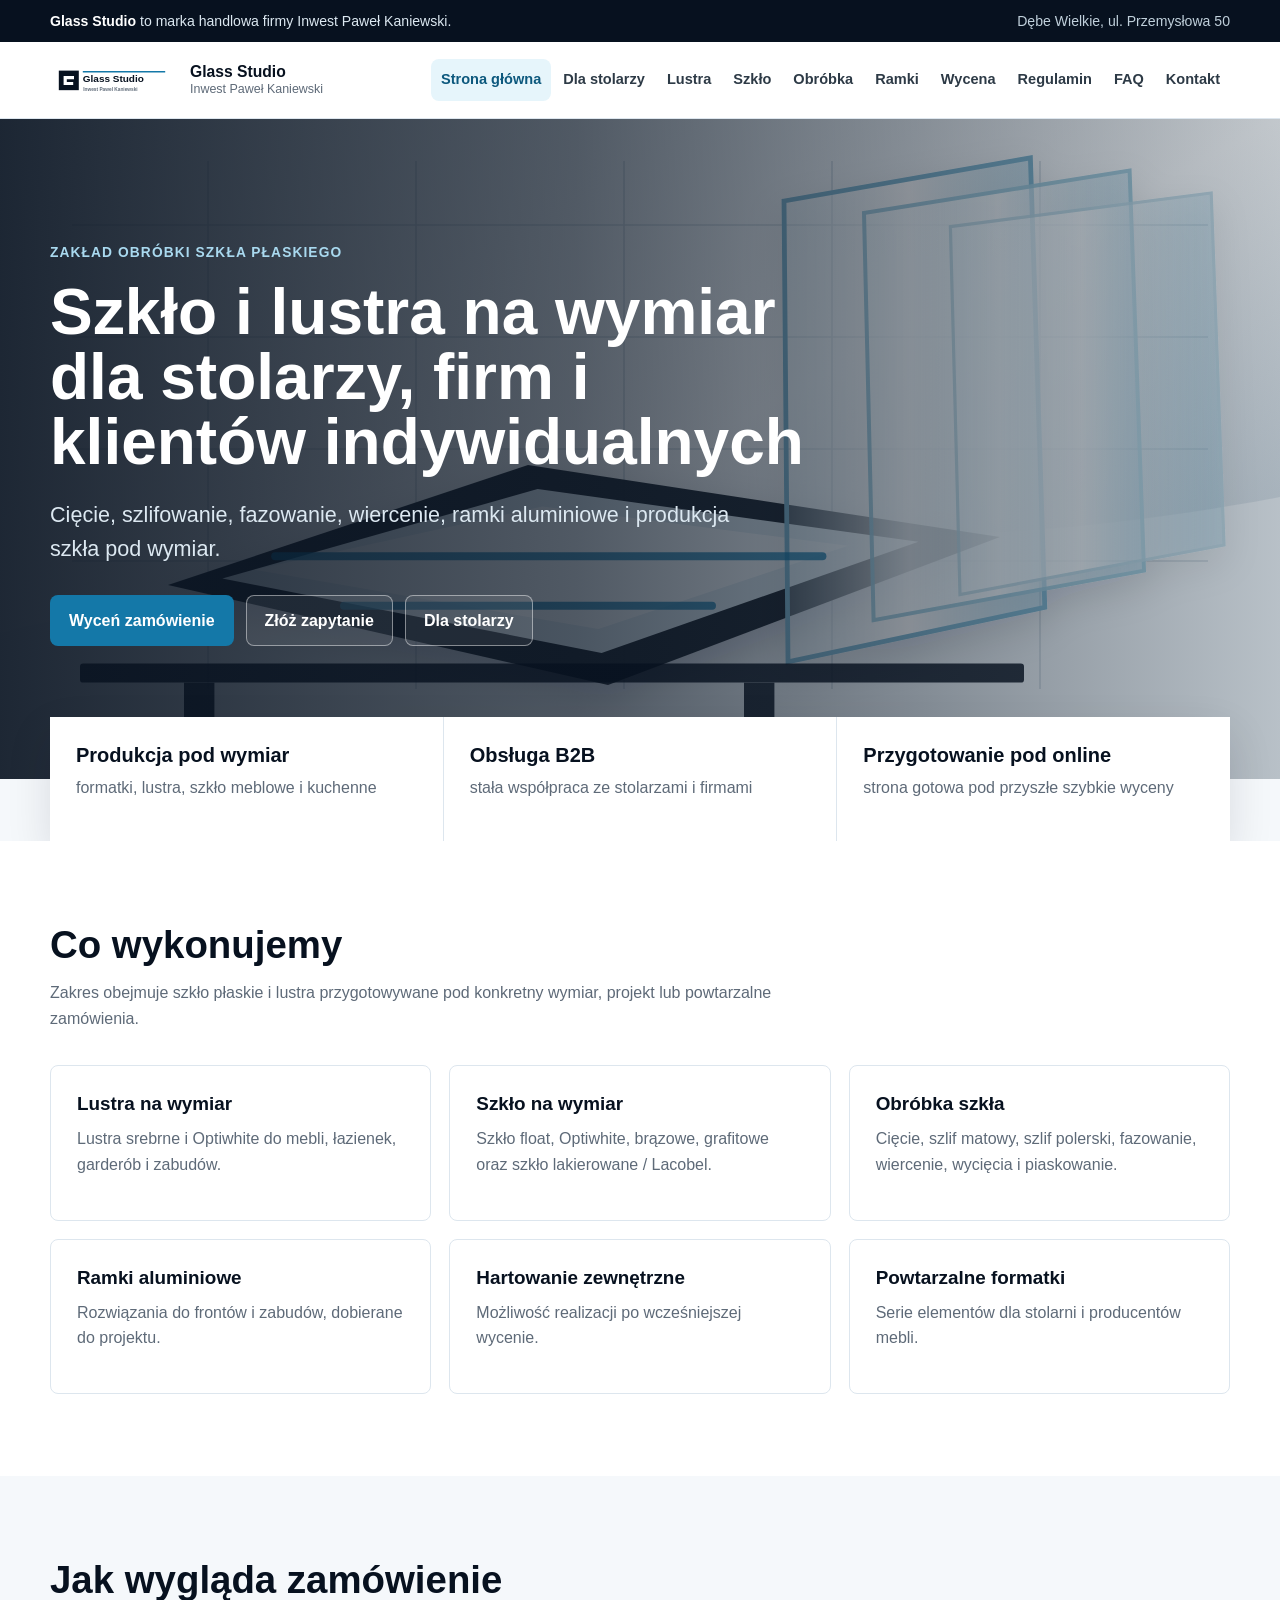
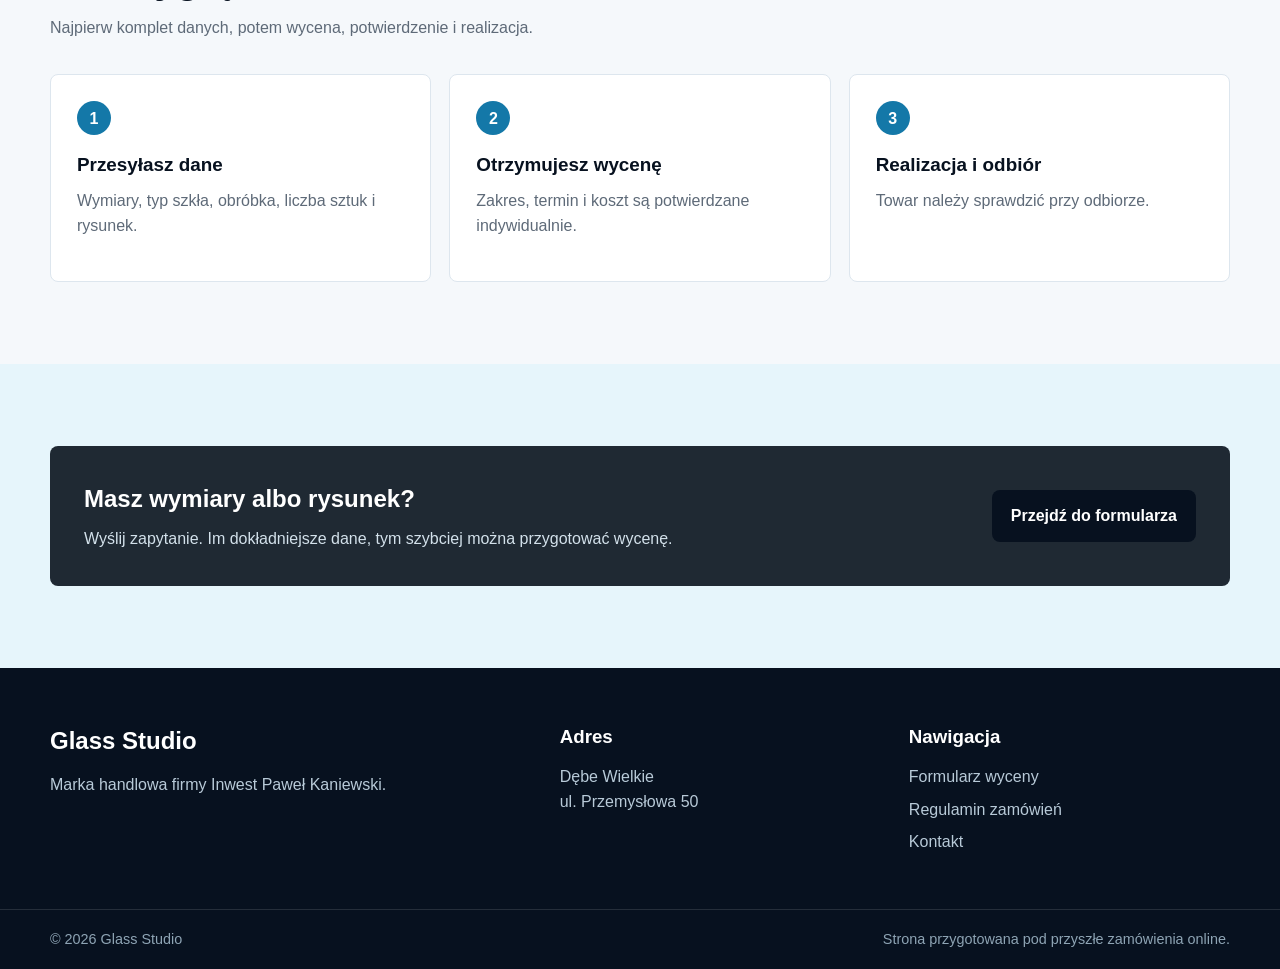
==== index.html @ 88078415 "Dodaj strone glowna" ====
<!doctype html><html lang="pl"><head><meta charset="utf-8"><meta name="viewport" content="width=device-width, initial-scale=1"><title>Glass Studio - szk&#322;o i lustra na wymiar</title><meta name="description" content="Glass Studio w D&#281;bem Wielkim: szk&#322;o i lustra na wymiar dla stolarzy, firm i klient&#243;w indywidualnych."><link rel="stylesheet" href="css/style.css"></head><body><div class="pasek-gora"><div class="pasek-gora__inner"><span><strong>Glass Studio</strong> to marka handlowa firmy Inwest Pawe&#322; Kaniewski.</span><span class="pasek-gora__kontakt">D&#281;be Wielkie, ul. Przemys&#322;owa 50</span></div></div><header class="naglowek"><div class="naglowek__inner"><a class="logo" href="index.html"><img src="images/logo-glass-studio.svg" alt="Glass Studio"><span class="logo__tekst"><strong>Glass Studio</strong><span>Inwest Pawe&#322; Kaniewski</span></span></a><button class="menu-toggle" type="button" data-menu-toggle aria-label="Otw&#243;rz menu" aria-expanded="false"><span></span></button><nav class="nav" data-nav><a href="index.html">Strona g&#322;&#243;wna</a><a href="dla-stolarzy.html">Dla stolarzy</a><a href="lustra-na-wymiar.html">Lustra</a><a href="szklo-na-wymiar.html">Szk&#322;o</a><a href="obrobka-szkla.html">Obr&#243;bka</a><a href="ramki-aluminiowe.html">Ramki</a><a href="formularz-wyceny.html">Wycena</a><a href="regulamin.html">Regulamin</a><a href="faq.html">FAQ</a><a href="kontakt.html">Kontakt</a></nav></div></header><main><section class="hero"><div class="hero__tresc"><p class="eyebrow">Zak&#322;ad obr&#243;bki szk&#322;a p&#322;askiego</p><h1>Szk&#322;o i lustra na wymiar dla stolarzy, firm i klient&#243;w indywidualnych</h1><p class="hero__lead">Ci&#281;cie, szlifowanie, fazowanie, wiercenie, ramki aluminiowe i produkcja szk&#322;a pod wymiar.</p><div class="akcje"><a class="button button--primary" href="formularz-wyceny.html">Wyce&#324; zam&#243;wienie</a><a class="button button--secondary" href="formularz-wyceny.html">Z&#322;&#243;&#380; zapytanie</a><a class="button button--secondary" href="dla-stolarzy.html">Dla stolarzy</a></div></div></section><div class="hero__metryki"><div class="metryka"><strong>Produkcja pod wymiar</strong><span>formatki, lustra, szk&#322;o meblowe i kuchenne</span></div><div class="metryka"><strong>Obs&#322;uga B2B</strong><span>sta&#322;a wsp&#243;&#322;praca ze stolarzami i firmami</span></div><div class="metryka"><strong>Przygotowanie pod online</strong><span>strona gotowa pod przysz&#322;e szybkie wyceny</span></div></div><section class="sekcja sekcja--biala"><div class="kontener"><div class="sekcja__naglowek"><h2>Co wykonujemy</h2><p>Zakres obejmuje szk&#322;o p&#322;askie i lustra przygotowywane pod konkretny wymiar, projekt lub powtarzalne zam&#243;wienia.</p></div><div class="siatka siatka--3"><article class="karta"><h3>Lustra na wymiar</h3><p>Lustra srebrne i Optiwhite do mebli, &#322;azienek, garder&#243;b i zabud&#243;w.</p></article><article class="karta"><h3>Szk&#322;o na wymiar</h3><p>Szk&#322;o float, Optiwhite, br&#261;zowe, grafitowe oraz szk&#322;o lakierowane / Lacobel.</p></article><article class="karta"><h3>Obr&#243;bka szk&#322;a</h3><p>Ci&#281;cie, szlif matowy, szlif polerski, fazowanie, wiercenie, wyci&#281;cia i piaskowanie.</p></article><article class="karta"><h3>Ramki aluminiowe</h3><p>Rozwi&#261;zania do front&#243;w i zabud&#243;w, dobierane do projektu.</p></article><article class="karta"><h3>Hartowanie zewn&#281;trzne</h3><p>Mo&#380;liwo&#347;&#263; realizacji po wcze&#347;niejszej wycenie.</p></article><article class="karta"><h3>Powtarzalne formatki</h3><p>Serie element&#243;w dla stolarni i producent&#243;w mebli.</p></article></div></div></section><section class="sekcja"><div class="kontener"><div class="sekcja__naglowek"><h2>Jak wygl&#261;da zam&#243;wienie</h2><p>Najpierw komplet danych, potem wycena, potwierdzenie i realizacja.</p></div><div class="siatka siatka--3"><article class="karta"><span class="numer">1</span><h3>Przesy&#322;asz dane</h3><p>Wymiary, typ szk&#322;a, obr&#243;bka, liczba sztuk i rysunek.</p></article><article class="karta"><span class="numer">2</span><h3>Otrzymujesz wycen&#281;</h3><p>Zakres, termin i koszt s&#261; potwierdzane indywidualnie.</p></article><article class="karta"><span class="numer">3</span><h3>Realizacja i odbi&#243;r</h3><p>Towar nale&#380;y sprawdzi&#263; przy odbiorze.</p></article></div></div></section><section class="sekcja sekcja--akcent"><div class="kontener"><div class="pasmo"><div><h2>Masz wymiary albo rysunek?</h2><p>Wy&#347;lij zapytanie. Im dok&#322;adniejsze dane, tym szybciej mo&#380;na przygotowa&#263; wycen&#281;.</p></div><a class="button button--dark" href="formularz-wyceny.html">Przejd&#378; do formularza</a></div></div></section></main><footer class="stopka"><div class="stopka__grid"><div><h2>Glass Studio</h2><p>Marka handlowa firmy Inwest Pawe&#322; Kaniewski.</p></div><div><h3>Adres</h3><p>D&#281;be Wielkie<br>ul. Przemys&#322;owa 50</p></div><div><h3>Nawigacja</h3><ul><li><a href="formularz-wyceny.html">Formularz wyceny</a></li><li><a href="regulamin.html">Regulamin zam&#243;wie&#324;</a></li><li><a href="kontakt.html">Kontakt</a></li></ul></div></div><div class="stopka__dol"><div class="kontener"><span>&#169; 2026 Glass Studio</span><span>Strona przygotowana pod przysz&#322;e zam&#243;wienia online.</span></div></div></footer><script src="js/main.js"></script></body></html>
---- css/style.css ----
:root{--kolor-tlo:#f5f8fb;--kolor-panel:#fff;--kolor-tekst:#111827;--kolor-cichy:#5e6a78;--kolor-linia:#dde6ee;--kolor-grafit:#1f2933;--kolor-czarny:#07111f;--kolor-akcent:#1478a8;--kolor-akcent-ciemny:#0c587d;--kolor-akcent-jasny:#e6f5fb;--cien:0 18px 45px rgba(7,17,31,.12);--radius:8px;--szerokosc:1180px}*{box-sizing:border-box}html{scroll-behavior:smooth}body{margin:0;font-family:Inter,"Segoe UI",Arial,sans-serif;color:var(--kolor-tekst);background:var(--kolor-tlo);line-height:1.6}img{max-width:100%;display:block}a{color:inherit;text-decoration:none}p{margin:0 0 1rem}ul,ol{margin:0;padding-left:1.2rem}li+li{margin-top:.45rem}.kontener{width:min(100% - 32px,var(--szerokosc));margin:0 auto}.pasek-gora{background:var(--kolor-czarny);color:#dce8f1;font-size:.88rem}.pasek-gora__inner{width:min(100% - 32px,var(--szerokosc));min-height:42px;margin:0 auto;display:flex;align-items:center;justify-content:space-between;gap:18px}.pasek-gora strong{color:#fff}.pasek-gora__kontakt{color:#c0d0db}.naglowek{position:sticky;top:0;z-index:20;background:rgba(255,255,255,.96);border-bottom:1px solid var(--kolor-linia);backdrop-filter:blur(12px)}.naglowek__inner{width:min(100% - 32px,var(--szerokosc));min-height:76px;margin:0 auto;display:flex;align-items:center;justify-content:space-between;gap:22px}.logo{display:inline-flex;align-items:center;gap:12px;min-width:180px}.logo img{width:128px}.logo__tekst{display:grid;font-size:.78rem;color:var(--kolor-cichy);line-height:1.25}.logo__tekst strong{font-size:.98rem;color:var(--kolor-czarny)}.menu-toggle{display:none;width:44px;height:44px;border:1px solid var(--kolor-linia);border-radius:var(--radius);background:#fff;color:var(--kolor-czarny);align-items:center;justify-content:center;cursor:pointer}.menu-toggle span,.menu-toggle span:before,.menu-toggle span:after{display:block;width:20px;height:2px;background:currentColor;content:"";transition:transform .2s ease,opacity .2s ease}.menu-toggle span:before{transform:translateY(-7px)}.menu-toggle span:after{transform:translateY(5px)}.menu-toggle[aria-expanded=true] span{transform:rotate(45deg)}.menu-toggle[aria-expanded=true] span:before{transform:translateY(0) rotate(90deg)}.menu-toggle[aria-expanded=true] span:after{opacity:0}.nav{display:flex;align-items:center;gap:2px;flex-wrap:wrap;justify-content:flex-end}.nav a{padding:9px 10px;border-radius:var(--radius);color:#2d3a46;font-size:.91rem;font-weight:650;white-space:nowrap}.nav a:hover,.nav a[aria-current=page]{background:var(--kolor-akcent-jasny);color:var(--kolor-akcent-ciemny)}.hero{min-height:660px;display:grid;align-items:center;color:#fff;background:linear-gradient(90deg,rgba(7,17,31,.9),rgba(7,17,31,.68) 45%,rgba(7,17,31,.22)),url("../images/hero-produkcja-szkla.svg") center/cover no-repeat}.hero--podstrona{min-height:390px;background:linear-gradient(90deg,rgba(7,17,31,.92),rgba(7,17,31,.72) 55%,rgba(20,120,168,.28)),url("../images/hero-produkcja-szkla.svg") center/cover no-repeat}.hero__tresc{width:min(100% - 32px,var(--szerokosc));margin:0 auto;padding:74px 0 84px}.hero__tresc>*{max-width:760px}.eyebrow{margin:0 0 16px;color:#a9d9ef;font-size:.86rem;font-weight:800;letter-spacing:.08em;text-transform:uppercase}.hero h1{margin:0 0 22px;font-size:clamp(2.15rem,5vw,4.7rem);line-height:1.02;font-weight:850;letter-spacing:0}.hero--podstrona h1{font-size:clamp(2rem,4.2vw,3.7rem)}.hero__lead{margin-bottom:28px;color:#dce8f1;font-size:clamp(1.05rem,2vw,1.35rem);max-width:700px}.akcje{display:flex;align-items:center;gap:12px;flex-wrap:wrap}.button{display:inline-flex;align-items:center;justify-content:center;min-height:46px;padding:12px 18px;border:1px solid transparent;border-radius:var(--radius);font-weight:800;cursor:pointer;transition:transform .18s ease,background .18s ease}.button:hover{transform:translateY(-1px)}.button--primary{background:var(--kolor-akcent);color:#fff}.button--primary:hover{background:var(--kolor-akcent-ciemny)}.button--secondary{border-color:rgba(255,255,255,.45);color:#fff;background:rgba(255,255,255,.08)}.button--dark{background:var(--kolor-czarny);color:#fff}.button--light{background:#fff;color:var(--kolor-czarny)}.hero__metryki{display:grid;grid-template-columns:repeat(3,minmax(0,1fr));gap:1px;width:min(100% - 32px,var(--szerokosc));margin:-62px auto 0;background:var(--kolor-linia);box-shadow:var(--cien)}.metryka{min-height:124px;padding:26px;background:#fff}.metryka strong{display:block;color:var(--kolor-czarny);font-size:1.25rem;line-height:1.2}.metryka span{display:block;margin-top:8px;color:var(--kolor-cichy)}.sekcja{padding:82px 0}.sekcja--biala{background:#fff}.sekcja--ciemna{background:var(--kolor-czarny);color:#fff}.sekcja--akcent{background:var(--kolor-akcent-jasny)}.sekcja__naglowek{max-width:760px;margin-bottom:34px}.sekcja__naglowek h2,.tekst h2{margin:0 0 14px;color:var(--kolor-czarny);font-size:clamp(1.7rem,3vw,2.65rem);line-height:1.12}.sekcja--ciemna .sekcja__naglowek h2{color:#fff}.sekcja__naglowek p,.tekst p,.tekst li,.karta p{color:var(--kolor-cichy)}.sekcja--ciemna .sekcja__naglowek p,.sekcja--ciemna .karta p,.sekcja--ciemna .karta li{color:#c8d7e2}.siatka{display:grid;gap:18px}.siatka--3{grid-template-columns:repeat(3,minmax(0,1fr))}.siatka--2{grid-template-columns:repeat(2,minmax(0,1fr))}.karta{min-height:100%;padding:26px;background:#fff;border:1px solid var(--kolor-linia);border-radius:var(--radius)}.karta h3{margin:0 0 10px;color:var(--kolor-czarny);font-size:1.18rem;line-height:1.28}.karta--ciemna{background:#101b2a;border-color:rgba(255,255,255,.12)}.karta--ciemna h3{color:#fff}.numer{display:inline-flex;width:34px;height:34px;margin-bottom:18px;align-items:center;justify-content:center;border-radius:50%;background:var(--kolor-akcent);color:#fff;font-weight:850}.lista-znacznikow{display:flex;flex-wrap:wrap;gap:10px;padding:0;list-style:none}.lista-znacznikow li{margin:0;padding:8px 11px;border:1px solid var(--kolor-linia);border-radius:999px;background:#fff;color:#344353;font-weight:650;font-size:.92rem}.pasmo{padding:34px;display:grid;grid-template-columns:1fr auto;align-items:center;gap:22px;background:var(--kolor-grafit);color:#fff;border-radius:var(--radius)}.pasmo h2,.pasmo p{margin:0}.pasmo p{margin-top:8px;color:#d3e1eb}.uklad-tekst{display:grid;grid-template-columns:minmax(0,.9fr) minmax(0,1.1fr);gap:42px;align-items:start}.panel-boczny{position:sticky;top:104px;padding:26px;background:#fff;border:1px solid var(--kolor-linia);border-radius:var(--radius)}.panel-boczny h2{margin:0 0 12px;font-size:1.2rem}.panel-boczny a{display:block;padding:9px 0;color:var(--kolor-akcent-ciemny);font-weight:750}.tekst{padding:34px;background:#fff;border:1px solid var(--kolor-linia);border-radius:var(--radius)}.tekst+.tekst{margin-top:18px}.tekst h2{font-size:clamp(1.35rem,2.4vw,2rem)}.tekst h3{margin:24px 0 8px;color:var(--kolor-czarny)}.tekst .uwaga{padding:16px;border-left:4px solid var(--kolor-akcent);background:var(--kolor-akcent-jasny);color:#234153}.formularz{display:grid;gap:18px}.formularz__grid{display:grid;grid-template-columns:repeat(2,minmax(0,1fr));gap:18px}.pole{display:grid;gap:7px}.pole--pelne{grid-column:1/-1}label{color:var(--kolor-czarny);font-weight:750}input,select,textarea{width:100%;min-height:46px;padding:11px 12px;border:1px solid #ccd8e2;border-radius:var(--radius);background:#fff;color:var(--kolor-tekst);font:inherit}textarea{min-height:132px;resize:vertical}input:focus,select:focus,textarea:focus{outline:3px solid rgba(20,120,168,.18);border-color:var(--kolor-akcent)}.status-formularza{display:none;padding:14px 16px;border-radius:var(--radius);background:var(--kolor-akcent-jasny);color:#16425a;font-weight:700}.status-formularza.is-visible{display:block}.faq-lista{display:grid;gap:12px}.faq-lista details{background:#fff;border:1px solid var(--kolor-linia);border-radius:var(--radius)}.faq-lista summary{padding:18px 20px;cursor:pointer;color:var(--kolor-czarny);font-weight:800}.faq-lista details p{padding:0 20px 20px;color:var(--kolor-cichy)}.stopka{background:#07111f;color:#dce8f1}.stopka__grid{width:min(100% - 32px,var(--szerokosc));margin:0 auto;padding:54px 0;display:grid;grid-template-columns:1.2fr .8fr .8fr;gap:28px}.stopka h2,.stopka h3{margin:0 0 12px;color:#fff}.stopka p,.stopka a,.stopka li{color:#b8cad8}.stopka ul{padding:0;list-style:none}.stopka__dol{border-top:1px solid rgba(255,255,255,.12);padding:18px 0;color:#8ea4b4;font-size:.9rem}.stopka__dol .kontener{display:flex;justify-content:space-between;gap:18px;flex-wrap:wrap}@media(max-width:980px){.pasek-gora__inner{align-items:flex-start;flex-direction:column;padding:10px 0;gap:6px}.naglowek__inner{min-height:68px}.menu-toggle{display:inline-flex}.nav{position:absolute;top:100%;left:0;right:0;display:none;padding:12px 16px 18px;background:#fff;border-bottom:1px solid var(--kolor-linia);box-shadow:0 18px 30px rgba(7,17,31,.1)}.nav.is-open{display:grid;grid-template-columns:repeat(2,minmax(0,1fr))}.nav a{white-space:normal}.hero{min-height:600px;background:linear-gradient(90deg,rgba(7,17,31,.92),rgba(7,17,31,.72)),url("../images/hero-produkcja-szkla.svg") center/cover no-repeat}.hero__metryki,.siatka--3,.siatka--2,.uklad-tekst,.formularz__grid,.stopka__grid{grid-template-columns:1fr}.hero__metryki{margin-top:0}.panel-boczny{position:static}.pasmo{grid-template-columns:1fr}}@media(max-width:620px){.kontener,.pasek-gora__inner,.naglowek__inner,.hero__tresc,.hero__metryki,.stopka__grid{width:min(100% - 24px,var(--szerokosc))}.logo img{width:108px}.logo__tekst{display:none}.nav.is-open{grid-template-columns:1fr}.hero,.hero--podstrona{min-height:520px}.sekcja{padding:58px 0}.karta,.tekst,.panel-boczny,.pasmo{padding:22px}.akcje,.button{width:100%}.button{min-height:48px}}
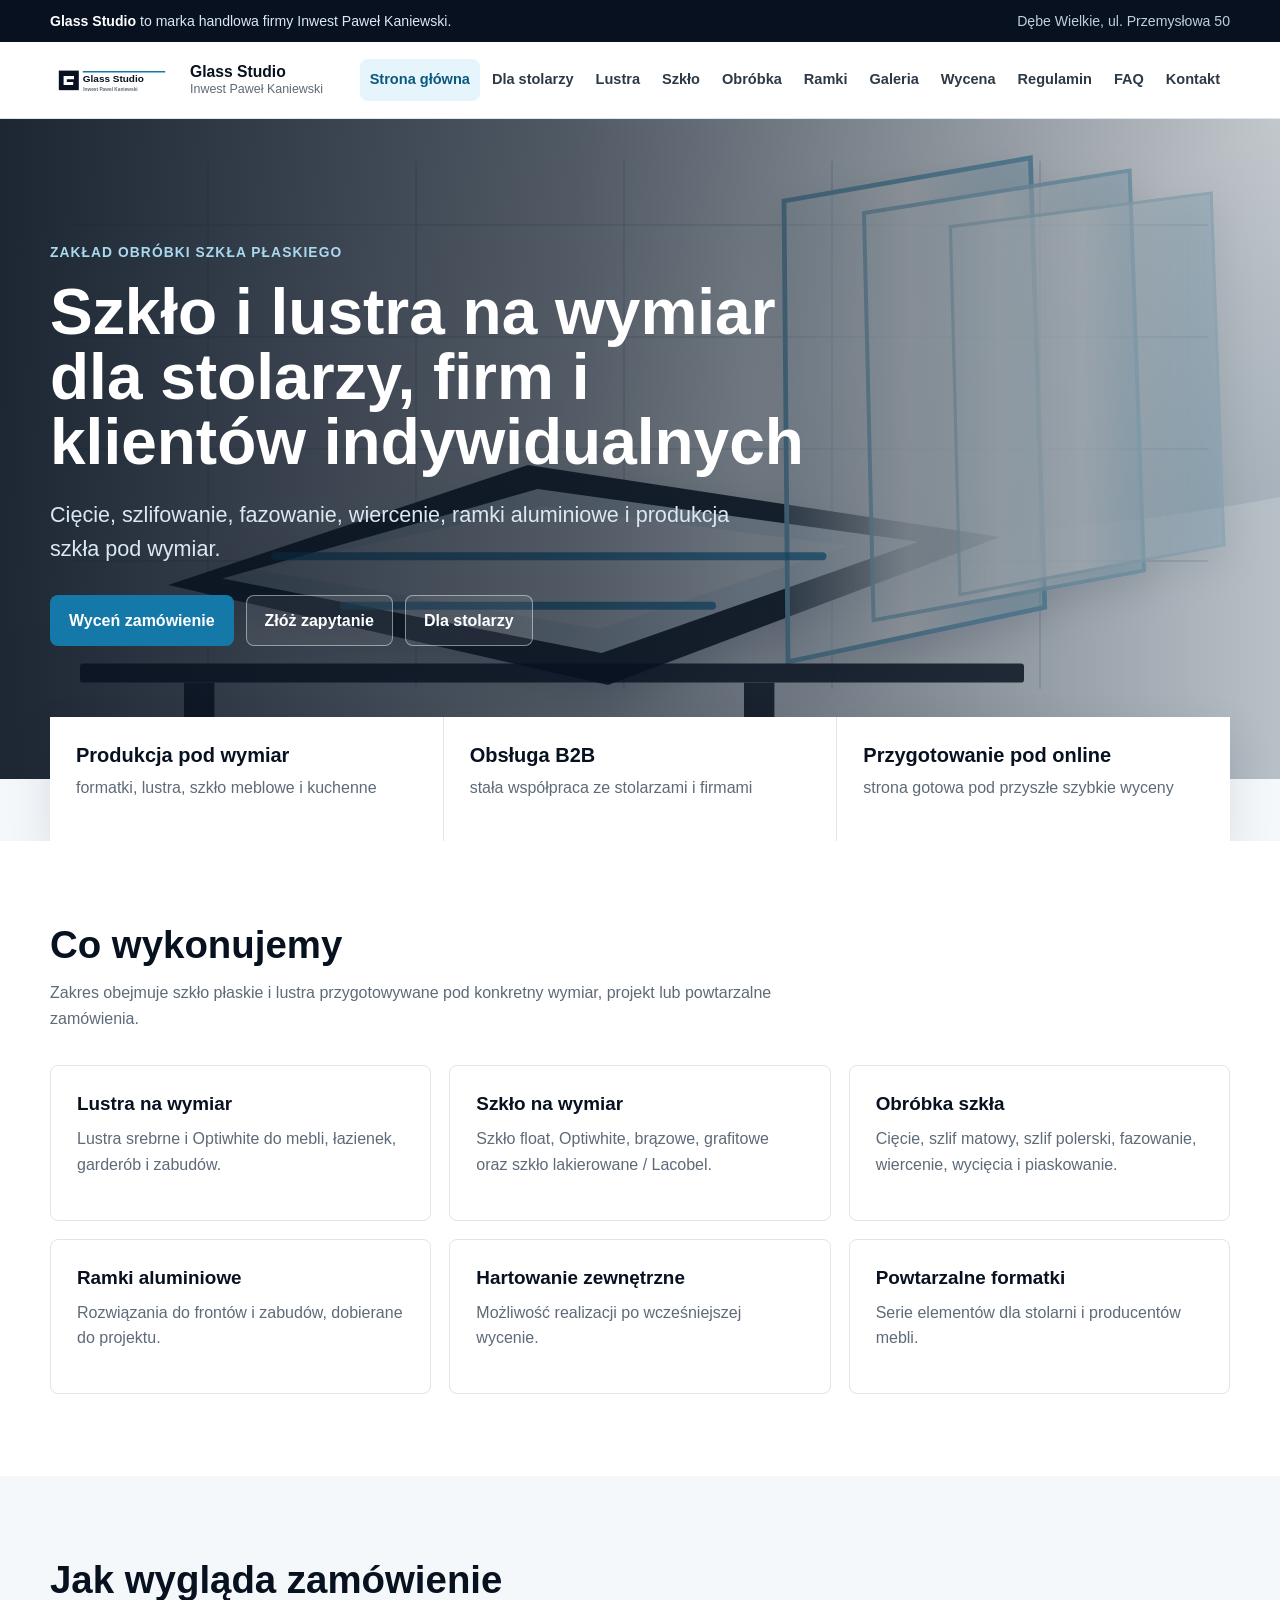
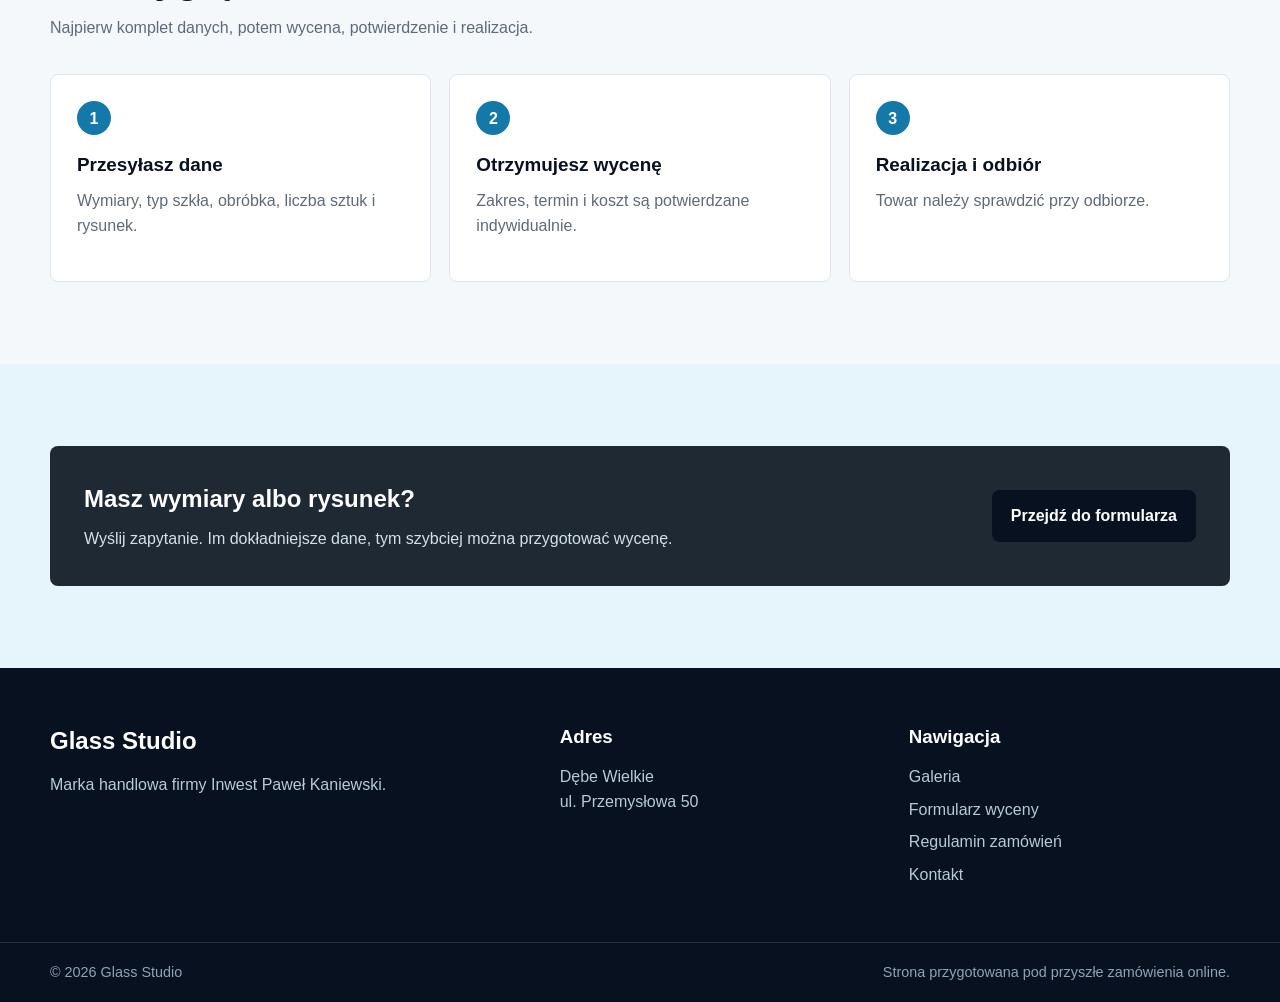
==== commit e407719f: "Link gallery from home page" ====
--- a/index.html
+++ b/index.html
@@ -1 +1 @@
-<!doctype html><html lang="pl"><head><meta charset="utf-8"><meta name="viewport" content="width=device-width, initial-scale=1"><title>Glass Studio - szk&#322;o i lustra na wymiar</title><meta name="description" content="Glass Studio w D&#281;bem Wielkim: szk&#322;o i lustra na wymiar dla stolarzy, firm i klient&#243;w indywidualnych."><link rel="stylesheet" href="css/style.css"></head><body><div class="pasek-gora"><div class="pasek-gora__inner"><span><strong>Glass Studio</strong> to marka handlowa firmy Inwest Pawe&#322; Kaniewski.</span><span class="pasek-gora__kontakt">D&#281;be Wielkie, ul. Przemys&#322;owa 50</span></div></div><header class="naglowek"><div class="naglowek__inner"><a class="logo" href="index.html"><img src="images/logo-glass-studio.svg" alt="Glass Studio"><span class="logo__tekst"><strong>Glass Studio</strong><span>Inwest Pawe&#322; Kaniewski</span></span></a><button class="menu-toggle" type="button" data-menu-toggle aria-label="Otw&#243;rz menu" aria-expanded="false"><span></span></button><nav class="nav" data-nav><a href="index.html">Strona g&#322;&#243;wna</a><a href="dla-stolarzy.html">Dla stolarzy</a><a href="lustra-na-wymiar.html">Lustra</a><a href="szklo-na-wymiar.html">Szk&#322;o</a><a href="obrobka-szkla.html">Obr&#243;bka</a><a href="ramki-aluminiowe.html">Ramki</a><a href="formularz-wyceny.html">Wycena</a><a href="regulamin.html">Regulamin</a><a href="faq.html">FAQ</a><a href="kontakt.html">Kontakt</a></nav></div></header><main><section class="hero"><div class="hero__tresc"><p class="eyebrow">Zak&#322;ad obr&#243;bki szk&#322;a p&#322;askiego</p><h1>Szk&#322;o i lustra na wymiar dla stolarzy, firm i klient&#243;w indywidualnych</h1><p class="hero__lead">Ci&#281;cie, szlifowanie, fazowanie, wiercenie, ramki aluminiowe i produkcja szk&#322;a pod wymiar.</p><div class="akcje"><a class="button button--primary" href="formularz-wyceny.html">Wyce&#324; zam&#243;wienie</a><a class="button button--secondary" href="formularz-wyceny.html">Z&#322;&#243;&#380; zapytanie</a><a class="button button--secondary" href="dla-stolarzy.html">Dla stolarzy</a></div></div></section><div class="hero__metryki"><div class="metryka"><strong>Produkcja pod wymiar</strong><span>formatki, lustra, szk&#322;o meblowe i kuchenne</span></div><div class="metryka"><strong>Obs&#322;uga B2B</strong><span>sta&#322;a wsp&#243;&#322;praca ze stolarzami i firmami</span></div><div class="metryka"><strong>Przygotowanie pod online</strong><span>strona gotowa pod przysz&#322;e szybkie wyceny</span></div></div><section class="sekcja sekcja--biala"><div class="kontener"><div class="sekcja__naglowek"><h2>Co wykonujemy</h2><p>Zakres obejmuje szk&#322;o p&#322;askie i lustra przygotowywane pod konkretny wymiar, projekt lub powtarzalne zam&#243;wienia.</p></div><div class="siatka siatka--3"><article class="karta"><h3>Lustra na wymiar</h3><p>Lustra srebrne i Optiwhite do mebli, &#322;azienek, garder&#243;b i zabud&#243;w.</p></article><article class="karta"><h3>Szk&#322;o na wymiar</h3><p>Szk&#322;o float, Optiwhite, br&#261;zowe, grafitowe oraz szk&#322;o lakierowane / Lacobel.</p></article><article class="karta"><h3>Obr&#243;bka szk&#322;a</h3><p>Ci&#281;cie, szlif matowy, szlif polerski, fazowanie, wiercenie, wyci&#281;cia i piaskowanie.</p></article><article class="karta"><h3>Ramki aluminiowe</h3><p>Rozwi&#261;zania do front&#243;w i zabud&#243;w, dobierane do projektu.</p></article><article class="karta"><h3>Hartowanie zewn&#281;trzne</h3><p>Mo&#380;liwo&#347;&#263; realizacji po wcze&#347;niejszej wycenie.</p></article><article class="karta"><h3>Powtarzalne formatki</h3><p>Serie element&#243;w dla stolarni i producent&#243;w mebli.</p></article></div></div></section><section class="sekcja"><div class="kontener"><div class="sekcja__naglowek"><h2>Jak wygl&#261;da zam&#243;wienie</h2><p>Najpierw komplet danych, potem wycena, potwierdzenie i realizacja.</p></div><div class="siatka siatka--3"><article class="karta"><span class="numer">1</span><h3>Przesy&#322;asz dane</h3><p>Wymiary, typ szk&#322;a, obr&#243;bka, liczba sztuk i rysunek.</p></article><article class="karta"><span class="numer">2</span><h3>Otrzymujesz wycen&#281;</h3><p>Zakres, termin i koszt s&#261; potwierdzane indywidualnie.</p></article><article class="karta"><span class="numer">3</span><h3>Realizacja i odbi&#243;r</h3><p>Towar nale&#380;y sprawdzi&#263; przy odbiorze.</p></article></div></div></section><section class="sekcja sekcja--akcent"><div class="kontener"><div class="pasmo"><div><h2>Masz wymiary albo rysunek?</h2><p>Wy&#347;lij zapytanie. Im dok&#322;adniejsze dane, tym szybciej mo&#380;na przygotowa&#263; wycen&#281;.</p></div><a class="button button--dark" href="formularz-wyceny.html">Przejd&#378; do formularza</a></div></div></section></main><footer class="stopka"><div class="stopka__grid"><div><h2>Glass Studio</h2><p>Marka handlowa firmy Inwest Pawe&#322; Kaniewski.</p></div><div><h3>Adres</h3><p>D&#281;be Wielkie<br>ul. Przemys&#322;owa 50</p></div><div><h3>Nawigacja</h3><ul><li><a href="formularz-wyceny.html">Formularz wyceny</a></li><li><a href="regulamin.html">Regulamin zam&#243;wie&#324;</a></li><li><a href="kontakt.html">Kontakt</a></li></ul></div></div><div class="stopka__dol"><div class="kontener"><span>&#169; 2026 Glass Studio</span><span>Strona przygotowana pod przysz&#322;e zam&#243;wienia online.</span></div></div></footer><script src="js/main.js"></script></body></html>
+<!doctype html><html lang="pl"><head><meta charset="utf-8"><meta name="viewport" content="width=device-width, initial-scale=1"><title>Glass Studio - szk&#322;o i lustra na wymiar</title><meta name="description" content="Glass Studio w D&#281;bem Wielkim: szk&#322;o i lustra na wymiar dla stolarzy, firm i klient&#243;w indywidualnych."><link rel="stylesheet" href="css/style.css"></head><body><div class="pasek-gora"><div class="pasek-gora__inner"><span><strong>Glass Studio</strong> to marka handlowa firmy Inwest Pawe&#322; Kaniewski.</span><span class="pasek-gora__kontakt">D&#281;be Wielkie, ul. Przemys&#322;owa 50</span></div></div><header class="naglowek"><div class="naglowek__inner"><a class="logo" href="index.html"><img src="images/logo-glass-studio.svg" alt="Glass Studio"><span class="logo__tekst"><strong>Glass Studio</strong><span>Inwest Pawe&#322; Kaniewski</span></span></a><button class="menu-toggle" type="button" data-menu-toggle aria-label="Otw&#243;rz menu" aria-expanded="false"><span></span></button><nav class="nav" data-nav><a href="index.html">Strona g&#322;&#243;wna</a><a href="dla-stolarzy.html">Dla stolarzy</a><a href="lustra-na-wymiar.html">Lustra</a><a href="szklo-na-wymiar.html">Szk&#322;o</a><a href="obrobka-szkla.html">Obr&#243;bka</a><a href="ramki-aluminiowe.html">Ramki</a><a href="galeria.html">Galeria</a><a href="formularz-wyceny.html">Wycena</a><a href="regulamin.html">Regulamin</a><a href="faq.html">FAQ</a><a href="kontakt.html">Kontakt</a></nav></div></header><main><section class="hero"><div class="hero__tresc"><p class="eyebrow">Zak&#322;ad obr&#243;bki szk&#322;a p&#322;askiego</p><h1>Szk&#322;o i lustra na wymiar dla stolarzy, firm i klient&#243;w indywidualnych</h1><p class="hero__lead">Ci&#281;cie, szlifowanie, fazowanie, wiercenie, ramki aluminiowe i produkcja szk&#322;a pod wymiar.</p><div class="akcje"><a class="button button--primary" href="formularz-wyceny.html">Wyce&#324; zam&#243;wienie</a><a class="button button--secondary" href="formularz-wyceny.html">Z&#322;&#243;&#380; zapytanie</a><a class="button button--secondary" href="dla-stolarzy.html">Dla stolarzy</a></div></div></section><div class="hero__metryki"><div class="metryka"><strong>Produkcja pod wymiar</strong><span>formatki, lustra, szk&#322;o meblowe i kuchenne</span></div><div class="metryka"><strong>Obs&#322;uga B2B</strong><span>sta&#322;a wsp&#243;&#322;praca ze stolarzami i firmami</span></div><div class="metryka"><strong>Przygotowanie pod online</strong><span>strona gotowa pod przysz&#322;e szybkie wyceny</span></div></div><section class="sekcja sekcja--biala"><div class="kontener"><div class="sekcja__naglowek"><h2>Co wykonujemy</h2><p>Zakres obejmuje szk&#322;o p&#322;askie i lustra przygotowywane pod konkretny wymiar, projekt lub powtarzalne zam&#243;wienia.</p></div><div class="siatka siatka--3"><article class="karta"><h3>Lustra na wymiar</h3><p>Lustra srebrne i Optiwhite do mebli, &#322;azienek, garder&#243;b i zabud&#243;w.</p></article><article class="karta"><h3>Szk&#322;o na wymiar</h3><p>Szk&#322;o float, Optiwhite, br&#261;zowe, grafitowe oraz szk&#322;o lakierowane / Lacobel.</p></article><article class="karta"><h3>Obr&#243;bka szk&#322;a</h3><p>Ci&#281;cie, szlif matowy, szlif polerski, fazowanie, wiercenie, wyci&#281;cia i piaskowanie.</p></article><article class="karta"><h3>Ramki aluminiowe</h3><p>Rozwi&#261;zania do front&#243;w i zabud&#243;w, dobierane do projektu.</p></article><article class="karta"><h3>Hartowanie zewn&#281;trzne</h3><p>Mo&#380;liwo&#347;&#263; realizacji po wcze&#347;niejszej wycenie.</p></article><article class="karta"><h3>Powtarzalne formatki</h3><p>Serie element&#243;w dla stolarni i producent&#243;w mebli.</p></article></div></div></section><section class="sekcja"><div class="kontener"><div class="sekcja__naglowek"><h2>Jak wygl&#261;da zam&#243;wienie</h2><p>Najpierw komplet danych, potem wycena, potwierdzenie i realizacja.</p></div><div class="siatka siatka--3"><article class="karta"><span class="numer">1</span><h3>Przesy&#322;asz dane</h3><p>Wymiary, typ szk&#322;a, obr&#243;bka, liczba sztuk i rysunek.</p></article><article class="karta"><span class="numer">2</span><h3>Otrzymujesz wycen&#281;</h3><p>Zakres, termin i koszt s&#261; potwierdzane indywidualnie.</p></article><article class="karta"><span class="numer">3</span><h3>Realizacja i odbi&#243;r</h3><p>Towar nale&#380;y sprawdzi&#263; przy odbiorze.</p></article></div></div></section><section class="sekcja sekcja--akcent"><div class="kontener"><div class="pasmo"><div><h2>Masz wymiary albo rysunek?</h2><p>Wy&#347;lij zapytanie. Im dok&#322;adniejsze dane, tym szybciej mo&#380;na przygotowa&#263; wycen&#281;.</p></div><a class="button button--dark" href="formularz-wyceny.html">Przejd&#378; do formularza</a></div></div></section></main><footer class="stopka"><div class="stopka__grid"><div><h2>Glass Studio</h2><p>Marka handlowa firmy Inwest Pawe&#322; Kaniewski.</p></div><div><h3>Adres</h3><p>D&#281;be Wielkie<br>ul. Przemys&#322;owa 50</p></div><div><h3>Nawigacja</h3><ul><li><a href="galeria.html">Galeria</a></li><li><a href="formularz-wyceny.html">Formularz wyceny</a></li><li><a href="regulamin.html">Regulamin zam&#243;wie&#324;</a></li><li><a href="kontakt.html">Kontakt</a></li></ul></div></div><div class="stopka__dol"><div class="kontener"><span>&#169; 2026 Glass Studio</span><span>Strona przygotowana pod przysz&#322;e zam&#243;wienia online.</span></div></div></footer><script src="js/main.js"></script></body></html>
